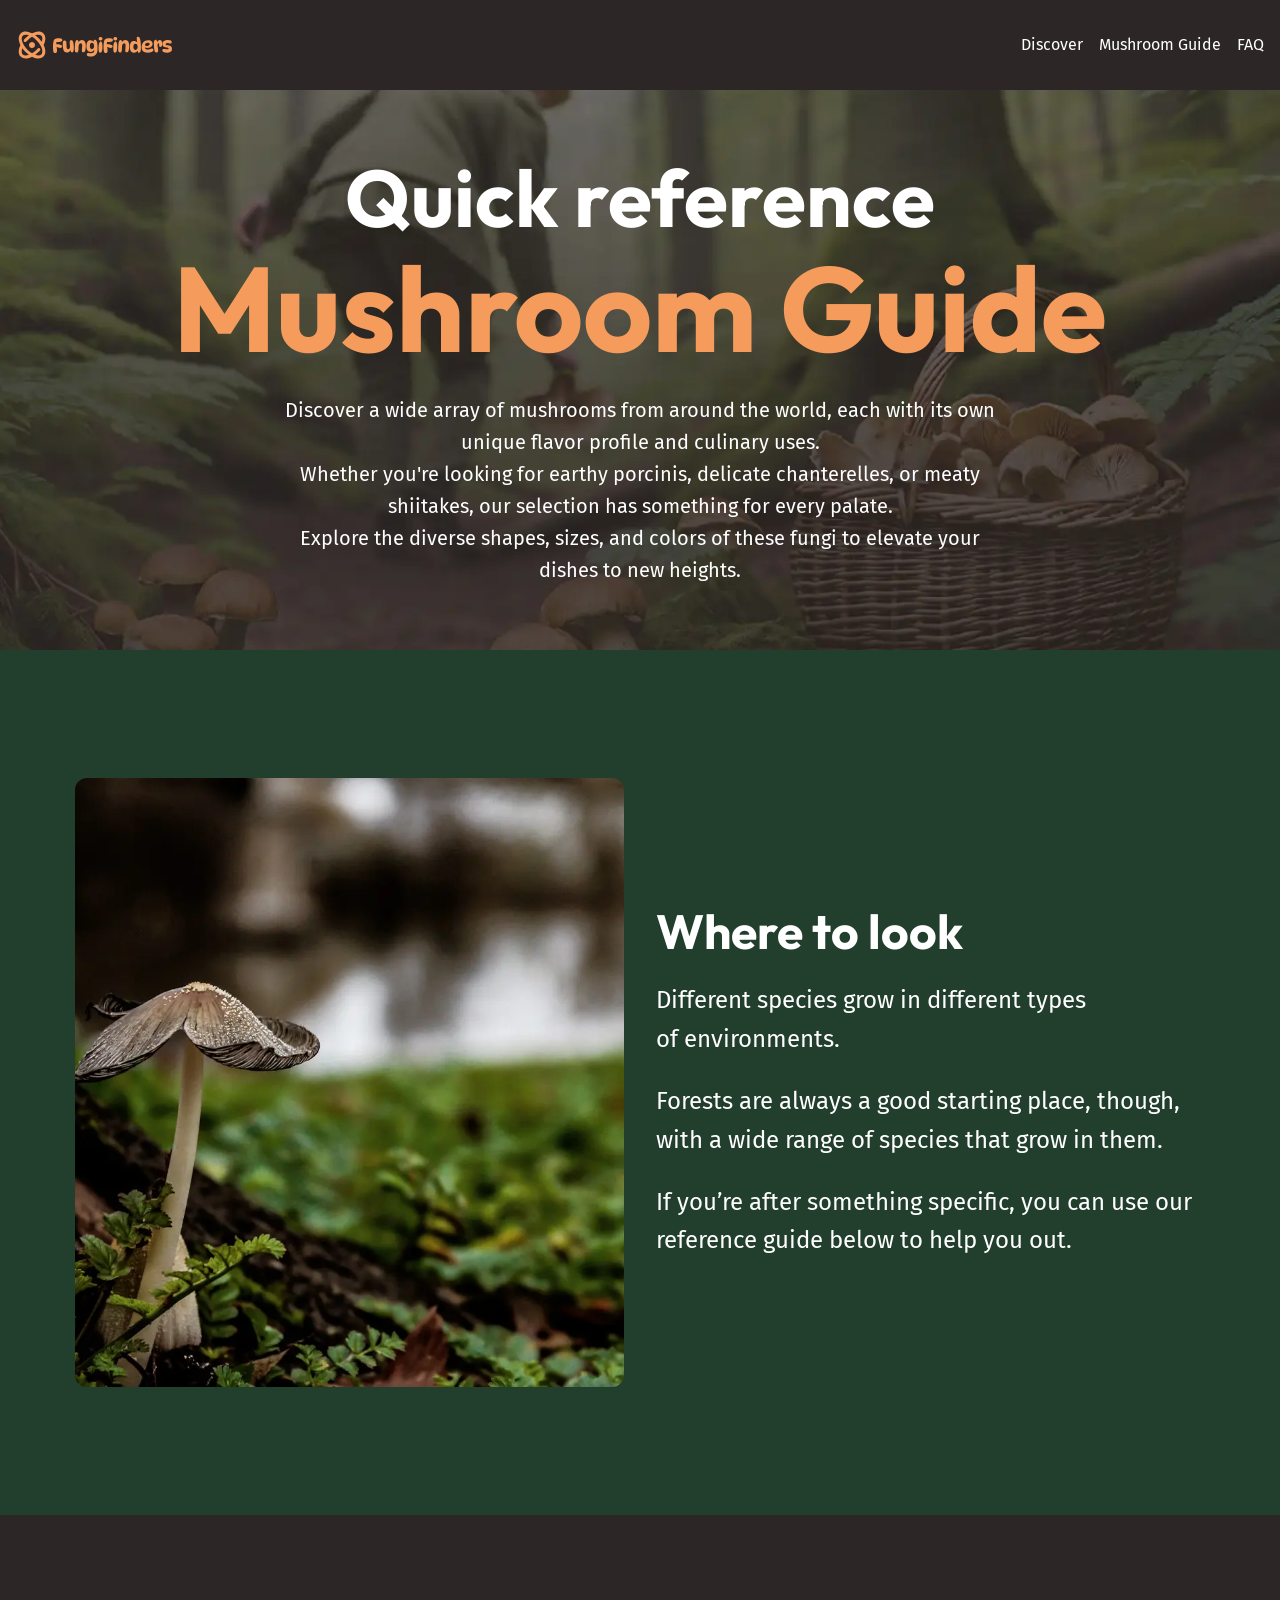
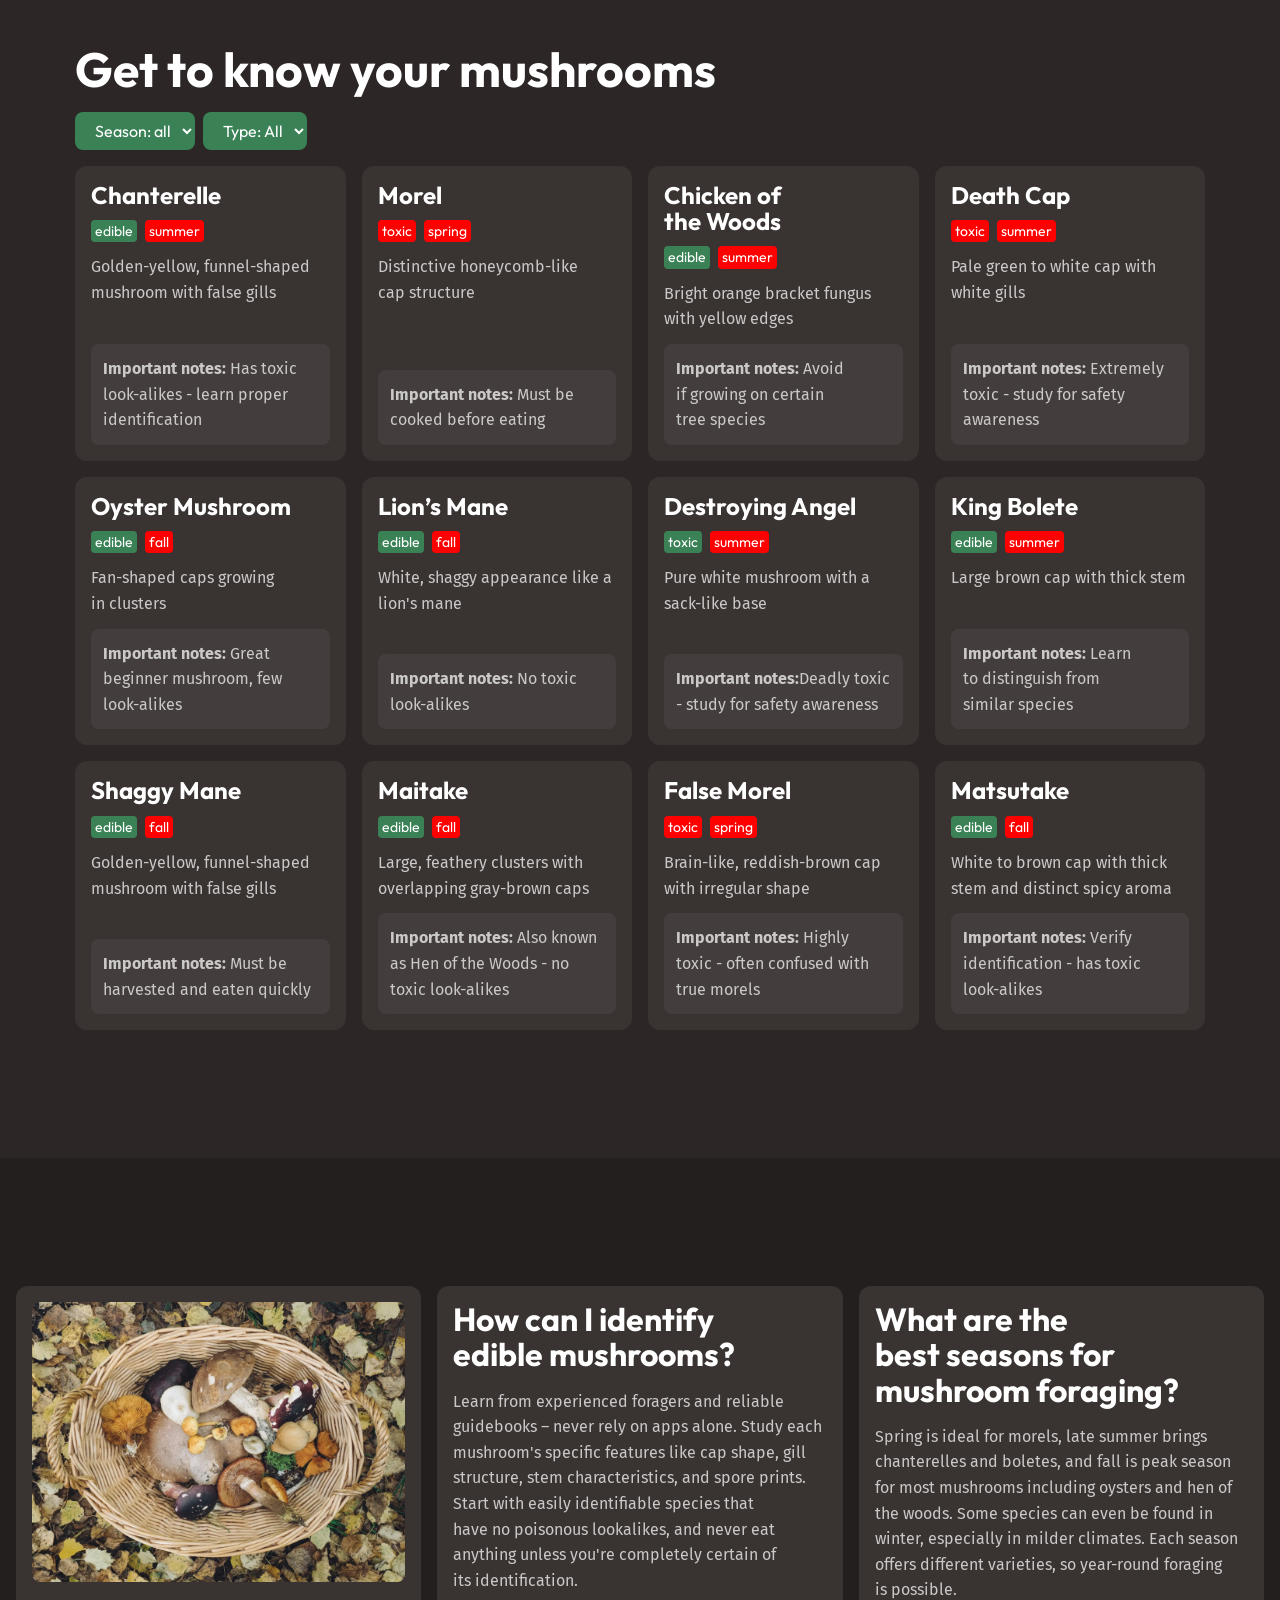
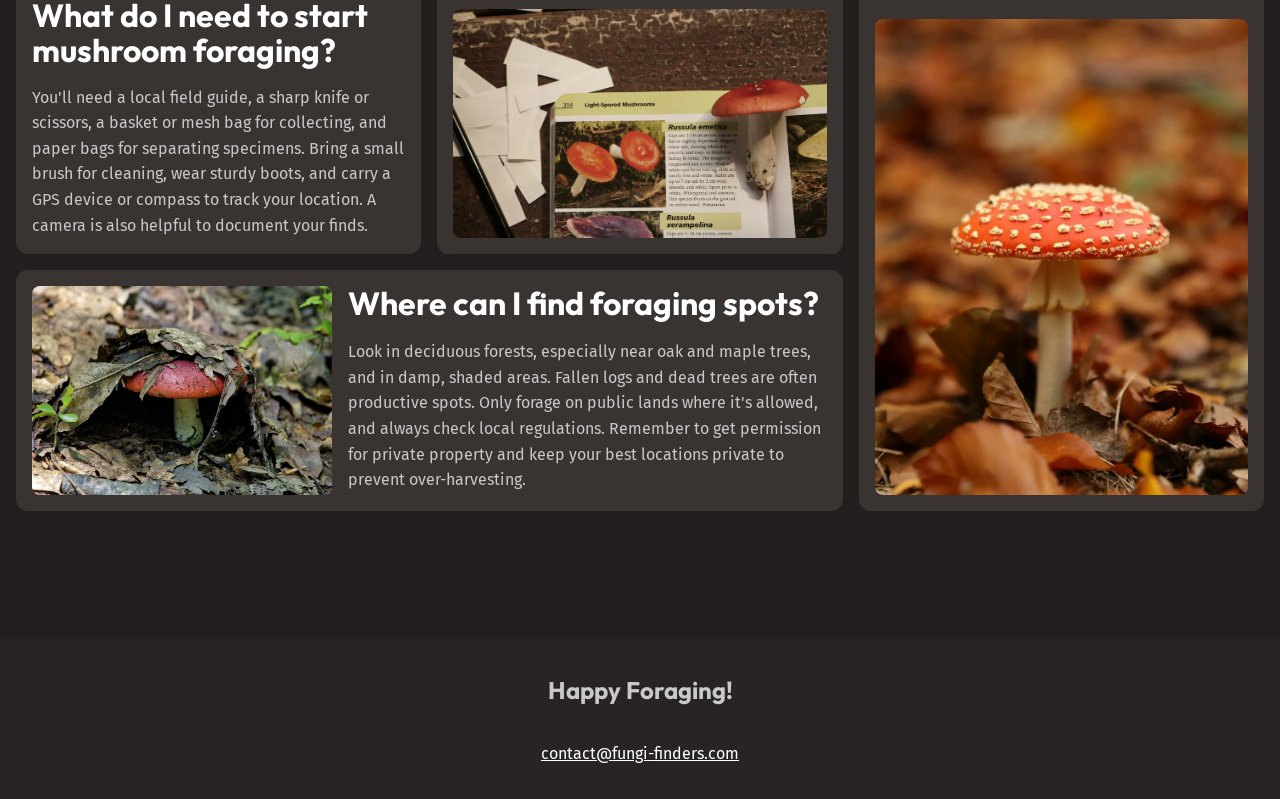
==== mushroom-guide.html @ 70bb2ae5 "As  for Jan3." ====
<!DOCTYPE html>
<html lang="en">
  <head>
    <meta charset="UTF-8" />
    <meta name="viewport" content="width=device-width, initial-scale=1.0" />
    <link rel="preconnect" href="https://fonts.googleapis.com" />
    <link rel="preconnect" href="https://fonts.gstatic.com" crossorigin />
    <link
      href="https://fonts.googleapis.com/css2?family=Fira+Sans:wght@400;700&family=Outfit:wght@100..900&display=swap"
      rel="stylesheet"
    />
    <title>Fungi Finders</title>
    <script src="main.js" defer></script>
    <link rel="stylesheet" href="./style.css" />
  </head>
  <body>
    <a class="skip-to-main" href="#main">Skip to main content</a>
    <header class="site-header">
      <div class="wrapper" data-width="wide">
        <div class="site-header__inner">
          <img src="/assets/fungi-finders.svg" alt="Fungi Finders" />
          <button aria-controls="primary-nav" aria-expanded="false">
            <span class="visually-hidden">menu</span>
            <img src="/assets/hamburger.svg" alt="" />
          </button>
          <nav id="primary-nav" class="primary-navigation">
            <ul>
              <li><a href="/">Discover</a></li>
              <li><a href="#">Mushroom Guide</a></li>
              <li><a href="#">FAQ</a></li>
            </ul>
          </nav>
        </div>
      </div>
    </header>
    <!-- text-center text-high-contrast font-size-md -->
    <main id="main">
      <section class="hero flow section" data-padding="compact">
        <div class="wrapper">
          <h1 class="hero__title">
            Quick reference
            <span>Mushroom Guide </span>
          </h1>
        </div>
        <div class="wrapper" data-width="narrow">
          <p>
            Discover a wide array of mushrooms from around the world, each with
            its own unique flavor profile and culinary uses.
          </p>
          <p>
            Whether you're looking for earthy porcinis, delicate chanterelles,
            or meaty shiitakes, our selection has something for every palate.
          </p>
          <p>
            Explore the diverse shapes, sizes, and colors of these fungi to
            elevate your dishes to new heights.
          </p>
        </div>
      </section>
    </main>

    <!-- where to look -->
    <section class="background-accent section">
      <div class="wrapper">
        <div class="equal-columns" data-alignment="centered" data-gap="large">
          <div><img src="assets/where-to-look.webp" alt="" /></div>
          <div class="flow font-size-lg text-high-contrast">
            <h2 class="section-title">Where to look</h2>
            <p>Different species grow in different types of environments.</p>
            <p>
              Forests are always a good starting place, though, with a wide
              range of species that grow in them.
            </p>
            <p>
              If you’re after something specific, you can use our reference
              guide below to help you out.
            </p>
          </div>
        </div>
      </div>
    </section>

    <section class="mushroom-guide section">
      <div class="wrapper flow">
        <h2 class="section-title">Get to know your mushrooms</h2>
        <div class="flex-group">
          <select name="season" id="season">
            <option value="all" selected>Season: all</option>
            <option value="spring">Spring</option>
            <option value="summer">Summer</option>
            <option value="fall">Fall</option>
          </select>
          <select name="edible" id="edible">
            <option value="all">Type: All</option>
            <option value="edible">Edible</option>
            <option value="toxic">Toxic</option>
          </select>
        </div>

        <!-- grid of mushrooms -->
        <div class="grid-auto-fit">
          <!-- 12 cards here -->
          <div class="card">
            <h3 class="card__title">Chanterelle</h3>
            <ul
              class="tag-list"
              role="list"
              aria-label="Mushroom characteristics"
            >
              <li data-edible="edible">
                <span class="visually-hidden">This mushroom is</span>
                edible
              </li>
              <li data-season="summer">
                <span class="visually-hidden"
                  >You can harvest this mushroom in the</span
                >
                summer
              </li>
            </ul>

            <p>Golden-yellow, funnel-shaped mushroom with false gills</p>
            <p class="card__note">
              <strong>Important notes:</strong> Has toxic look-alikes - learn
              proper identification
            </p>
          </div>
          <div class="card">
            <h3 class="card__title">Morel</h3>
            <ul
              class="tag-list"
              role="list"
              aria-label="Mushroom characteristics"
            >
              <li data-edible="toxic">
                <span class="visually-hidden">This mushroom is</span>
                toxic
              </li>
              <li data-season="spring">
                <span class="visually-hidden"
                  >You can harvest this mushroom in the</span
                >
                spring
              </li>
            </ul>

            <p>Distinctive honeycomb-like cap structure</p>
            <p class="card__note">
              <strong>Important notes:</strong> Must be cooked before eating
            </p>
          </div>

          <div class="card">
            <h3 class="card__title">Chicken of the Woods</h3>
            <ul
              class="tag-list"
              role="list"
              aria-label="Mushroom characteristics"
            >
              <li data-edible="edible">
                <span class="visually-hidden">This mushroom is</span>
                edible
              </li>
              <li data-season="summer">
                <span class="visually-hidden"
                  >You can harvest this mushroom in the</span
                >
                summer
              </li>
            </ul>

            <p>Bright orange bracket fungus with yellow edges</p>
            <p class="card__note">
              <strong>Important notes:</strong> Avoid if growing on certain tree
              species
            </p>
          </div>

          <div class="card">
            <h3 class="card__title">Death Cap</h3>
            <ul
              class="tag-list"
              role="list"
              aria-label="Mushroom characteristics"
            >
              <li data-edible="toxic">
                <span class="visually-hidden">This mushroom is</span>
                toxic
              </li>
              <li data-season="summer">
                <span class="visually-hidden"
                  >You can harvest this mushroom in the</span
                >
                summer
              </li>
            </ul>

            <p>Pale green to white cap with white gills</p>
            <p class="card__note">
              <strong>Important notes:</strong> Extremely toxic - study for
              safety awareness
            </p>
          </div>
          <div class="card">
            <h3 class="card__title">Oyster Mushroom</h3>
            <ul
              class="tag-list"
              role="list"
              aria-label="Mushroom characteristics"
            >
              <li data-edible="edible">
                <span class="visually-hidden">This mushroom is</span>
                edible
              </li>
              <li data-season="fall">
                <span class="visually-hidden"
                  >You can harvest this mushroom in the</span
                >
                fall
              </li>
            </ul>

            <p>Fan-shaped caps growing in clusters</p>
            <p class="card__note">
              <strong>Important notes:</strong> Great beginner mushroom, few
              look-alikes
            </p>
          </div>
          <div class="card">
            <h3 class="card__title">Lion’s Mane</h3>
            <ul
              class="tag-list"
              role="list"
              aria-label="Mushroom characteristics"
            >
              <li data-edible="edible">
                <span class="visually-hidden">This mushroom is</span>
                edible
              </li>
              <li data-season="fall">
                <span class="visually-hidden"
                  >You can harvest this mushroom in the</span
                >
                fall
              </li>
            </ul>

            <p>White, shaggy appearance like a lion's mane</p>
            <p class="card__note">
              <strong>Important notes:</strong> No toxic look-alikes
            </p>
          </div>
          <div class="card">
            <h3 class="card__title">Destroying Angel</h3>
            <ul
              class="tag-list"
              role="list"
              aria-label="Mushroom characteristics"
            >
              <li data-edible="edible">
                <span class="visually-hidden">This mushroom is</span>
                toxic
              </li>
              <li data-season="summer">
                <span class="visually-hidden"
                  >You can harvest this mushroom in the</span
                >
                summer
              </li>
            </ul>

            <p>Pure white mushroom with a sack-like base</p>
            <p class="card__note">
              <strong>Important notes:</strong>Deadly toxic - study for safety
              awareness
            </p>
          </div>
          <div class="card">
            <h3 class="card__title">King Bolete</h3>
            <ul
              class="tag-list"
              role="list"
              aria-label="Mushroom characteristics"
            >
              <li data-edible="edible">
                <span class="visually-hidden">This mushroom is</span>
                edible
              </li>
              <li data-season="summer">
                <span class="visually-hidden"
                  >You can harvest this mushroom in the</span
                >
                summer
              </li>
            </ul>

            <p>Large brown cap with thick stem</p>
            <p class="card__note">
              <strong>Important notes:</strong> Learn to distinguish from
              similar species
            </p>
          </div>
          <div class="card">
            <h3 class="card__title">Shaggy Mane</h3>
            <ul
              class="tag-list"
              role="list"
              aria-label="Mushroom characteristics"
            >
              <li data-edible="edible">
                <span class="visually-hidden">This mushroom is</span>
                edible
              </li>
              <li data-season="fall">
                <span class="visually-hidden"
                  >You can harvest this mushroom in the</span
                >
                fall
              </li>
            </ul>

            <p>Golden-yellow, funnel-shaped mushroom with false gills</p>
            <p class="card__note">
              <strong>Important notes:</strong> Must be harvested and eaten
              quickly
            </p>
          </div>
          <div class="card">
            <h3 class="card__title">Maitake</h3>
            <ul
              class="tag-list"
              role="list"
              aria-label="Mushroom characteristics"
            >
              <li data-edible="edible">
                <span class="visually-hidden">This mushroom is</span>
                edible
              </li>
              <li data-season="fall">
                <span class="visually-hidden"
                  >You can harvest this mushroom in the</span
                >
                fall
              </li>
            </ul>

            <p>Large, feathery clusters with overlapping gray-brown caps</p>
            <p class="card__note">
              <strong>Important notes:</strong> Also known as Hen of the Woods -
              no toxic look-alikes
            </p>
          </div>
          <div class="card">
            <h3 class="card__title">False Morel</h3>
            <ul
              class="tag-list"
              role="list"
              aria-label="Mushroom characteristics"
            >
              <li data-edible="toxic">
                <span class="visually-hidden">This mushroom is</span>
                toxic
              </li>
              <li data-season="spring">
                <span class="visually-hidden"
                  >You can harvest this mushroom in the</span
                >
                spring
              </li>
            </ul>

            <p>Brain-like, reddish-brown cap with irregular shape</p>
            <p class="card__note">
              <strong>Important notes:</strong> Highly toxic - often confused
              with true morels
            </p>
          </div>
          <div class="card">
            <h3 class="card__title">Matsutake</h3>
            <ul
              class="tag-list"
              role="list"
              aria-label="Mushroom characteristics"
            >
              <li data-edible="edible">
                <span class="visually-hidden">This mushroom is</span>
                edible
              </li>
              <li data-season="fall">
                <span class="visually-hidden"
                  >You can harvest this mushroom in the</span
                >
                fall
              </li>
            </ul>

            <p>White to brown cap with thick stem and distinct spicy aroma</p>
            <p class="card__note">
              <strong>Important notes:</strong> Verify identification - has
              toxic look-alikes
            </p>
          </div>
        </div>
      </div>
    </section>

    <!-- FAQ -->
    <section class="background-extra-dark section">
      <div class="wrapper" data-width="wide">
        <div class="faq-bento-grid">
          <div class="card">
            <img
              src="/assets/start-foraging.webp"
              alt="a basket full of a viarity of wild mushrooms"
            />
            <h3 class="card__title">
              What do I need to start mushroom foraging?
            </h3>
            <p>
              You'll need a local field guide, a sharp knife or scissors, a
              basket or mesh bag for collecting, and paper bags for separating
              specimens. Bring a small brush for cleaning, wear sturdy boots,
              and carry a GPS device or compass to track your location. A camera
              is also helpful to document your finds.
            </p>
          </div>

          <div class="card">
            <img
              src="/assets/identify-mushrooms.webp"
              alt="A wild mushroom on top of a page in a mushroom identification book, giving detailed information about that mushroom"
            />
            <h3 class="card__title">How can I identify edible mushrooms?</h3>
            <p>
              Learn from experienced foragers and reliable guidebooks – never
              rely on apps alone. Study each mushroom's specific features like
              cap shape, gill structure, stem characteristics, and spore prints.
              Start with easily identifiable species that have no poisonous
              lookalikes, and never eat anything unless you're completely
              certain of its identification.
            </p>
          </div>

          <div class="card">
            <img
              src="/assets/where-to-find.webp"
              alt="A mushroom under a pile of leaves, with only one side of it visible"
            />
            <h3 class="card__title">Where can I find foraging spots?</h3>
            <p>
              Look in deciduous forests, especially near oak and maple trees,
              and in damp, shaded areas. Fallen logs and dead trees are often
              productive spots. Only forage on public lands where it's allowed,
              and always check local regulations. Remember to get permission for
              private property and keep your best locations private to prevent
              over-harvesting.
            </p>
          </div>

          <div class="card">
            <img
              src="/assets/best-seasons.webp"
              alt="A white stemmed mushroom, with a bright orange cap with white spots"
            />
            <h3 class="card__title">
              What are the best seasons for mushroom foraging?
            </h3>
            <p>
              Spring is ideal for morels, late summer brings chanterelles and
              boletes, and fall is peak season for most mushrooms including
              oysters and hen of the woods. Some species can even be found in
              winter, especially in milder climates. Each season offers
              different varieties, so year-round foraging is possible.
            </p>
          </div>
        </div>
      </div>
    </section>

    <footer class="site-footer">
      <p class="site-footer__title">Happy Foraging!</p>
      <a href="mailto:contact@fungifinders.com">contact@fungi-finders.com</a>
    </footer>
  </body>
</html>
---- style.css ----
@layer reset {
  *,
  *::before,
  *::after {
    box-sizing: border-box;
  }

  /* https://kilianvalkhof.com/2022/css-html/your-css-reset-needs-text-size-adjust-probably/ */
  html {
    -moz-text-size-adjust: none;
    -webkit-text-size-adjust: none;
    text-size-adjust: none;
  }

  body,
  h1,
  h2,
  h3,
  h4,
  p,
  figure,
  blockquote,
  dl,
  dd {
    margin: 0;
  }

  /* https://www.scottohara.me/blog/2019/01/12/lists-and-safari.html */
  [role="list"] {
    list-style: none;
    margin: 0;
    padding: 0;
  }

  body {
    min-block-size: 100vh;
    line-height: 1.6;
  }

  h1,
  h2,
  h3,
  button,
  input,
  label {
    line-height: 1.1;
  }

  h1,
  h2,
  h3,
  h4 {
    text-wrap: balance;
  }

  p,
  li {
    text-wrap: pretty;
  }

  img,
  picture {
    max-inline-size: 100%;
    display: block;
  }

  input,
  button,
  textarea,
  select {
    font: inherit;
  }
}

@layer base {
  :root {
    --clr-white: hsl(0, 0%, 100%);
    --clr-gray-100: hsl(0, 2%, 79%);
    --clr-brand-400: hsl(25, 88%, 75%);
    --clr-brand-500: hsl(25, 88%, 66%);
    --clr-green-400: hsl(143, 19%, 49%);
    --clr-green-500: hsl(143, 38%, 37%);
    --clr-green-600: hsl(145, 29%, 19%);
    --clr-brown-500: hsl(10, 5%, 25%);
    --clr-brown-600: hsl(9, 7%, 21%);
    --clr-brown-700: hsl(9, 8%, 16%);
    --clr-brown-800: hsl(0, 6%, 15%);
    --clr-brown-900: hsl(0, 6%, 13%);

    --clr-orange-500: hsl(28, 43%, 28%);
    --clr-red-500: hsl(359, 34%, 24%);
    --clr-teal-500: hsl(186, 42%, 25%);

    --ff-heading: "Outfit", sans-serif;
    --ff-body: "Fira Sans", sans-serif;

    --fs-300: 0.875rem;
    --fs-400: 1rem;
    --fs-500: 1.125rem;
    --fs-600: 1.25rem;
    --fs-700: 1.5rem;
    --fs-800: 2rem;
    --fs-900: 3.75rem;
    --fs-1000: 3.75rem;

    @media (width > 760px) {
      --fs-300: 0.875rem;
      --fs-400: 1rem;
      --fs-500: 1.25rem;
      --fs-600: 1.5rem;
      --fs-700: 2rem;
      --fs-800: 3rem;
      --fs-900: 5rem;
      --fs-1000: 7.5rem;
    }
  }
  /* in another selector for syntax highlighting reasons only */
  :root {
    --text-main: var(--clr-gray-100);
    --text-high-contrast: var(--clr-white);
    --text-brand: var(--clr-brand-500);
    --text-brand-light: var(--clr-brand-400);

    --background-accent-light: var(--clr-green-400);
    --background-accent-main: var(--clr-green-500);
    --background-accent-dark: var(--clr-green-600);

    --background-extra-light: var(--clr-brown-500);
    --background-light: var(--clr-brown-600);
    --background-main: var(--clr-brown-700);
    --background-dark: var(--clr-brown-800);
    --background-extra-dark: var(--clr-brown-900);

    --font-size-heading-sm: var(--fs-700);
    --font-size-heading-regular: var(--fs-800);
    --font-size-heading-lg: var(--fs-900);
    --font-size-heading-xl: var(--fs-1000);

    --font-size-sm: var(--fs-300);
    --font-size-regular: var(--fs-400);
    --font-size-md: var(--fs-500);
    --font-size-lg: var(--fs-600);

    --border-radius-1: 0.25rem;
    --border-radius-2: 0.5rem;
    --border-radius-3: 0.75rem;
  }
  body {
    font-family: var(--ff-body);
    font-size: var(--font-size-regular);
    color: var(--text-main);
    background-color: var(--background-main);
  }

  h1,
  h2,
  h3,
  h4 {
    font-family: var(--ff-heading);
    font-weight: 700;
    color: var(--text-high-contrast);
  }

  a {
    color: var(--text-high-contrast);
  }

  a:hover,
  a:focus-visible {
    color: var(--text-brand-light);
  }

  img {
    border-radius: var(--border-radius-3);
  }
}

@layer layout {
  .flex-group {
    display: flex;
    flex-wrap: wrap;
    gap: 0.5rem;
  }

  .flow > * + * {
    margin-top: var(--flowspacer, 1em);
  }

  .grid-flow {
    display: grid;
    gap: var(--grid-flow-gap, 1rem);
  }

  .grid-auto-fit {
    --auto-fit-min-col-size: 250px;
    display: grid;
    gap: 1rem;
    grid-template-columns: repeat(
      auto-fit,
      minmax(min(var(--auto-fit-min-col-size), 100%), 1fr)
    );
  }

  .equal-columns {
    display: grid;
    gap: var(--equal-columns-gap, 1rem);
    align-items: var(--equal-columns-vertical-alignment, stretch);

    @media (width >760px) {
      grid-auto-flow: column;
      grid-auto-columns: 1fr;
    }

    &[data-gap="large"] {
      --equal-columns-gap: 2rem;
    }

    &[data-alignment="centered"] {
      --equal-columns-vertical-alignment: center;
    }
  }

  .section {
    --padding: 3.75rem;
    padding-block: var(--padding);

    @media (width>760px) {
      --padding: 8rem;

      &[data-padding="compact"] {
        --padding: 4rem;
      }
    }
  }

  .wrapper {
    --wrapper-max-width: 1130px;

    max-width: var(--wrapper-max-width);
    margin-inline: auto;
    /* 1rem = 16px */
    padding-inline: 1rem;
    box-sizing: content-box;

    &[data-width="narrow"] {
      --wrapper-max-width: 720px;
    }

    &[data-width="wide"] {
      --wrapper-max-width: 1330px;
    }
  }
}

@layer components {
  .skip-to-main:not(:focus) {
    clip: rect(0 0 0 0);
    clip-path: inset(50%);
    height: 1px;
    overflow: hidden;
    position: absolute;
    white-space: nowrap;
    width: 1px;
  }

  .skip-to-main {
    position: absolute;
    background: var(--background-accent-main);
    padding: 1rem;
    border-radius: var(--border-radius-2);
  }

  .site-header {
    padding-block: 1rem;
  }

  .site-header__inner {
    display: flex;
    /* 0.5 top and bottom and 1 left and right */
    gap: 0.5rem 1rem;
    justify-content: space-between;
    flex-wrap: wrap;
  }

  [aria-controls="primary-nav"] {
    z-index: 100;
    cursor: pointer;
    background: transparent;
    border: 0;

    img {
      border-radius: 0;
    }
  }

  [aria-controls="primary-nav"] {
    display: none;
  }

  .primary-navigation {
    ul {
      list-style: none;
      display: flex;
      gap: 0.5rem 1rem;
      flex-wrap: wrap;
    }

    a {
      text-decoration: none;
    }

    @media (width<760px) {
      display: none;
      position: absolute;
      z-index: 10;
      top: 0;
      right: 0;
      font-size: var(--font-size-lg);
      font-family: var(--ff-heading);
      background-color: var(--background-accent-main);
      border-radius: 0 0 0 var(--border-radius-3);
      padding: 2rem;
      ul {
        gap: 0;
        flex-direction: column;
      }

      li + li {
        margin-block-start: 1.5rem;
        padding-block-start: 1.5rem;
        border-top: 2px solid var(--background-accent-light);
      }
    }
  }

  .hero {
    text-align: center;
    font-size: var(--font-size-md);
    color: var(--text-high-contrast);
    background-image: url(/assets/hero.webp);
    background-size: cover;
    background-position: center;
  }

  .hero__title {
    font-size: var(--font-size-heading-lg);

    span {
      font-size: var(--font-size-heading-xl);
      color: var(--text-brand);
      display: block;
    }
  }

  .mushroom-guide {
    --card-title-color: var(--text-high-contrast);
    --card-title-font-size: var(--font-size-lg);

    --card-gap: 0.75rem;
  }

  .faq-bento-grid {
    --card-title-color: var(--text-high-contrast);

    display: grid;
    gap: 1rem;
    grid-template-areas:
      "card-one"
      "card-two"
      "card-three"
      "card-four";

    .card:nth-child(1) {
      grid-area: card-one;
    }
    .card:nth-child(2) {
      grid-area: card-two;
    }
    .card:nth-child(3) {
      grid-area: card-three;
    }
    .card:nth-child(4) {
      grid-area: card-four;
    }

    .card > img {
      height: 100%;
      object-fit: cover;
    }

    @media (width > 600px) {
      grid-template-columns: 1fr 1fr;
      grid-template-areas:
        "card-one card-two"
        "card-three card-four";

      .card:nth-child(even) img {
        order: 3;
      }
    }

    @media (width > 900px) {
      grid-template-columns: 1fr 1fr 1fr;

      grid-template-areas:
        "card-one card-two card-four"
        "card-three card-three card-four";

      .card:nth-child(3) {
        display: grid;
        grid-template-columns: 300px 1fr;

        img {
          grid-column: 1;
          grid-row: 1 / 3;
        }
      }
    }
  }

  .card {
    display: flex;
    flex-direction: column;
    gap: var(--card-gap, 1rem);
    padding: 1rem;
    background-color: var(--background-light);
    border-radius: var(--border-radius-3);

    img {
      border-radius: var(--border-radius-2);
    }
  }

  .card__title {
    font-size: var(--card-title-font-size, var(--font-size-heading-sm));
    color: var(--card-title-color, var(--text-brand));
  }

  .card__note {
    margin-block-start: auto;
    margin-top: auto;
    background-color: var(--background-extra-light);
    padding: 0.75rem;
    border-radius: var(--border-radius-2);
  }

  .tag-list {
    display: flex;
    gap: 0.5rem;
    flex-wrap: wrap;

    li {
      font-family: var(--ff-heading);
      font-size: var(--font-size-sm);
      color: var(--text-high-contrast);
      padding: 0rem 0.25rem;
      background-color: var(--tag-background, red);
      border-radius: var(--border-radius-1);
    }

    [data-edible="edible"] {
      --tag-background: var(--background-accent-main);
    }
    &[data-edible="toxic"] {
      --tag-background: var(--clr-red-500);
    }

    &[data-season="summer"] {
      --tag-background: var(--background-accent-main);
    }
    &[data-season="fall"] {
      --tag-background: var(--clr-orange-500);
    }
    &[data-season="spring"] {
      --tag-background: var(--clr-teal-500);
    }
  }

  .button {
    text-decoration: none;
    cursor: pointer;
    display: inline-flex;
    padding: 0.5rem 1rem;
    background-color: var(--background-accent-main);
    font-family: var(--ff-heading);
    font-weight: 700;
    font-size: var(--font-size-md);
    border-radius: var(--border-radius-2);
  }

  .button:hover,
  .button:focus-visible {
    color: var(--text-high-contrast);
    background-color: var(--background-accent-light);
  }

  @media (width<760px) {
    [aria-controls="primary-nav"] {
      display: block;
    }

    [aria-expanded="true"] + .primary-navigation {
      display: block;
    }
  }

  .site-footer {
    background-color: var(--background-dark);
    text-align: center;
    /* only top and bottom padding */
    padding-block: 2rem;
    display: grid;
    gap: 2rem;
  }

  .site-footer__title {
    font-size: var(--font-size-lg);
    font-family: var(--ff-heading);
    font-weight: 700;

    a {
      color: var(--text-main);
    }

    a:hover,
    a:focus-visible {
      color: var(--text-brand-light);
    }
  }

  select {
    font-family: var(--ff-heading);
    background-color: var(--background-accent-main);
    color: var(--text-high-contrast);
    padding: 0.5rem 0.5rem 0.5rem 1rem;
    border: 0;
    border-radius: var(--border-radius-2);
  }
}

@layer utilities {
  .text-center {
    text-align: center;
  }
  .text-brand {
    color: var(--text-brand);
  }
  .text-high-contrast {
    color: var(--text-high-contrast);
  }

  .section-title {
    font-size: var(--font-size-heading-regular);
  }

  .background-base {
    background-color: var(--background-base);
  }
  .background-light {
    background-color: var(--background-light);
  }
  .background-extra-light {
    background-color: var(--background-extra-light);
  }
  .background-dark {
    background-color: var(--background-dark);
  }
  .background-extra-dark {
    background-color: var(--background-extra-dark);
  }

  .background-accent {
    background-color: var(--background-accent-dark);
  }

  .font-size-sm {
    font-size: var(--font-size-sm);
  }
  .font-size-regular {
    font-size: var(--font-size-regular);
  }
  .font-size-md {
    font-size: var(--font-size-md);
  }
  .font-size-lg {
    font-size: var(--font-size-lg);
  }
  .visually-hidden {
    clip: rect(0 0 0 0);
    clip-path: inset(50%);
    height: 1px;
    overflow: hidden;
    position: absolute;
    white-space: nowrap;
    width: 1px;
  }
}
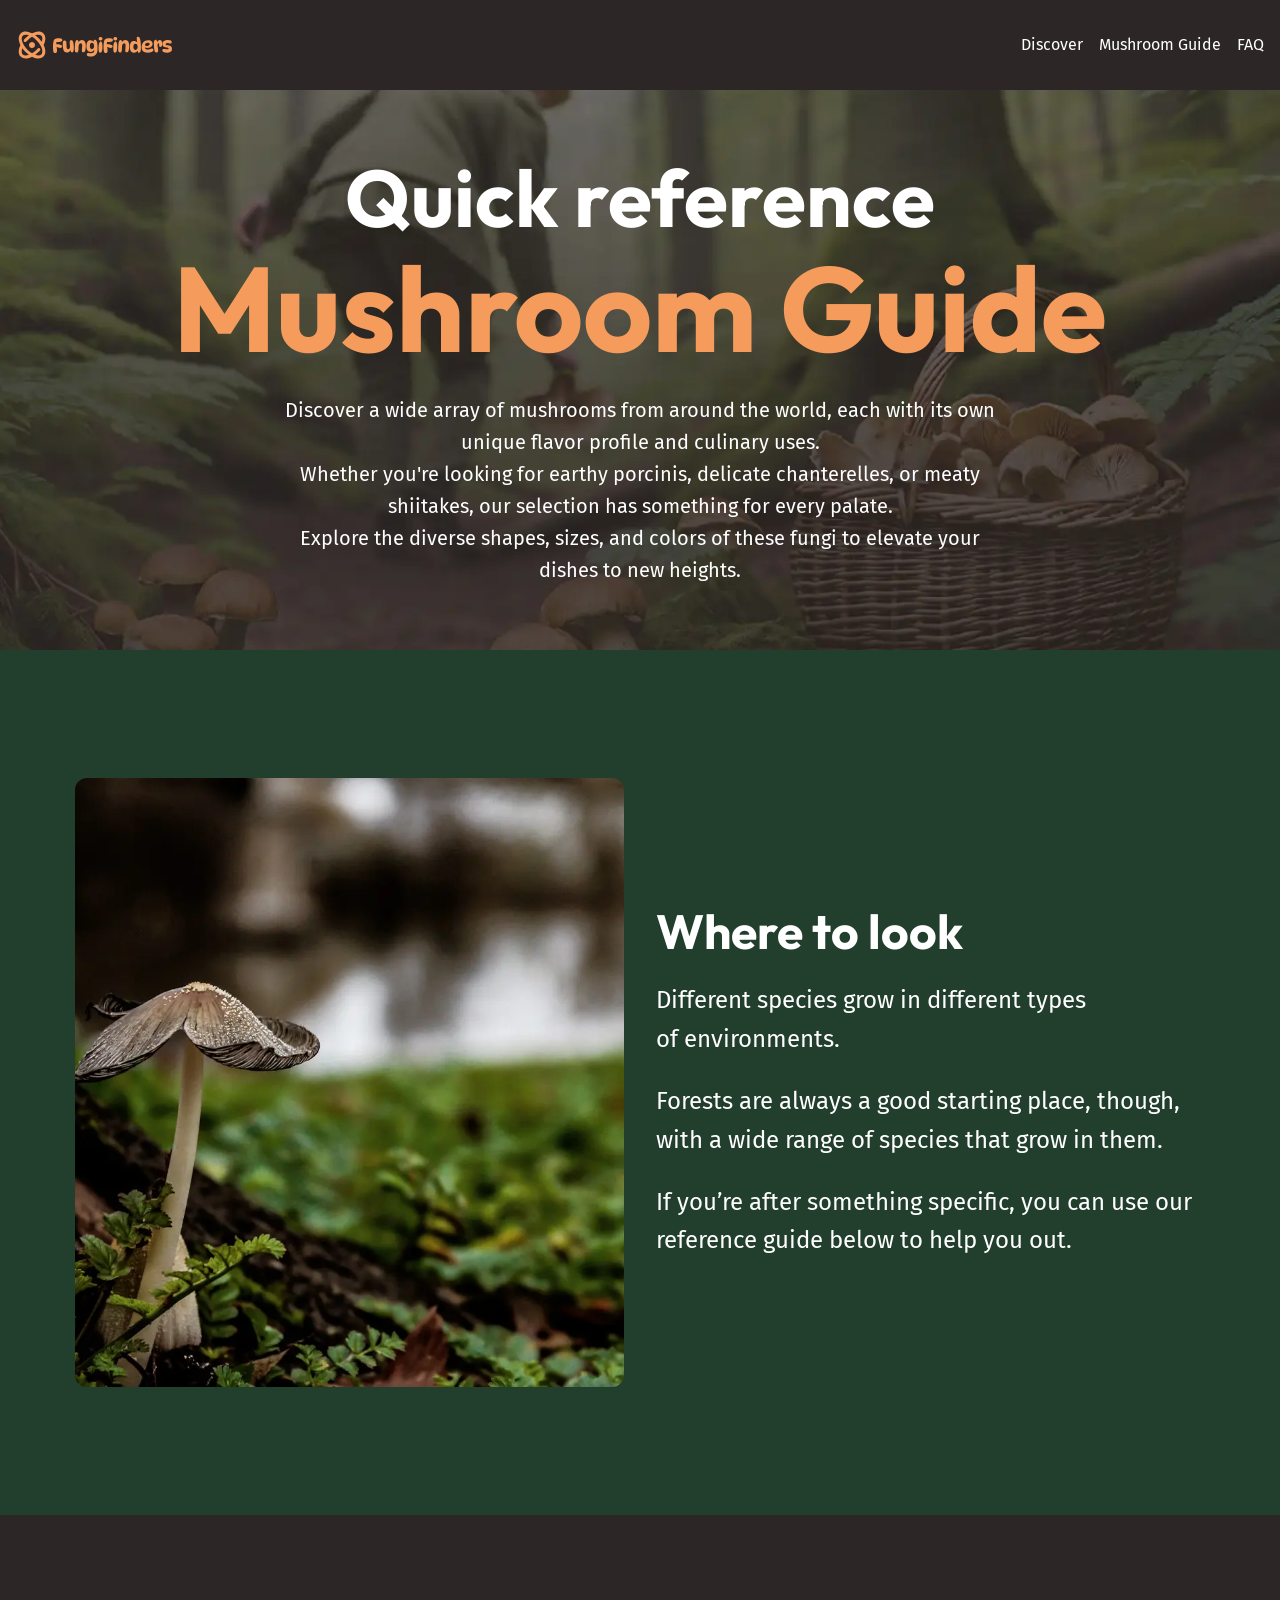
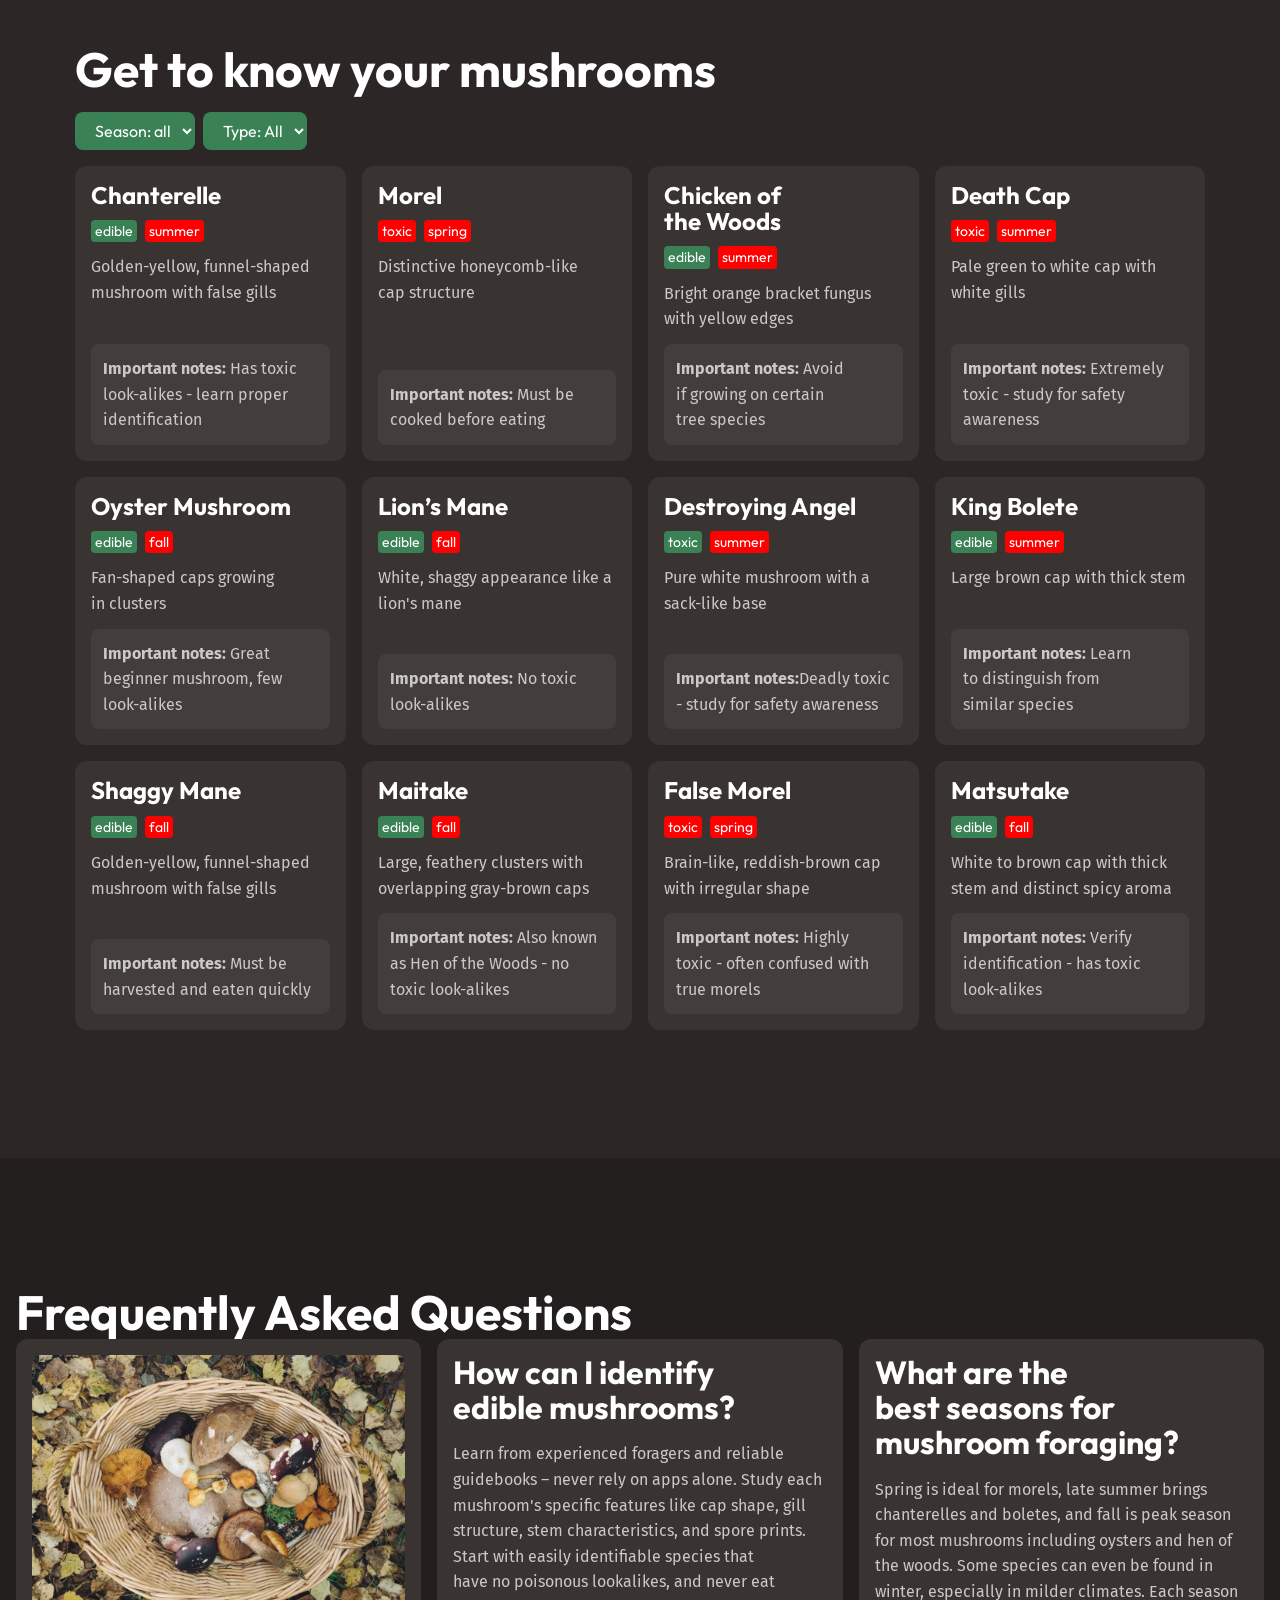
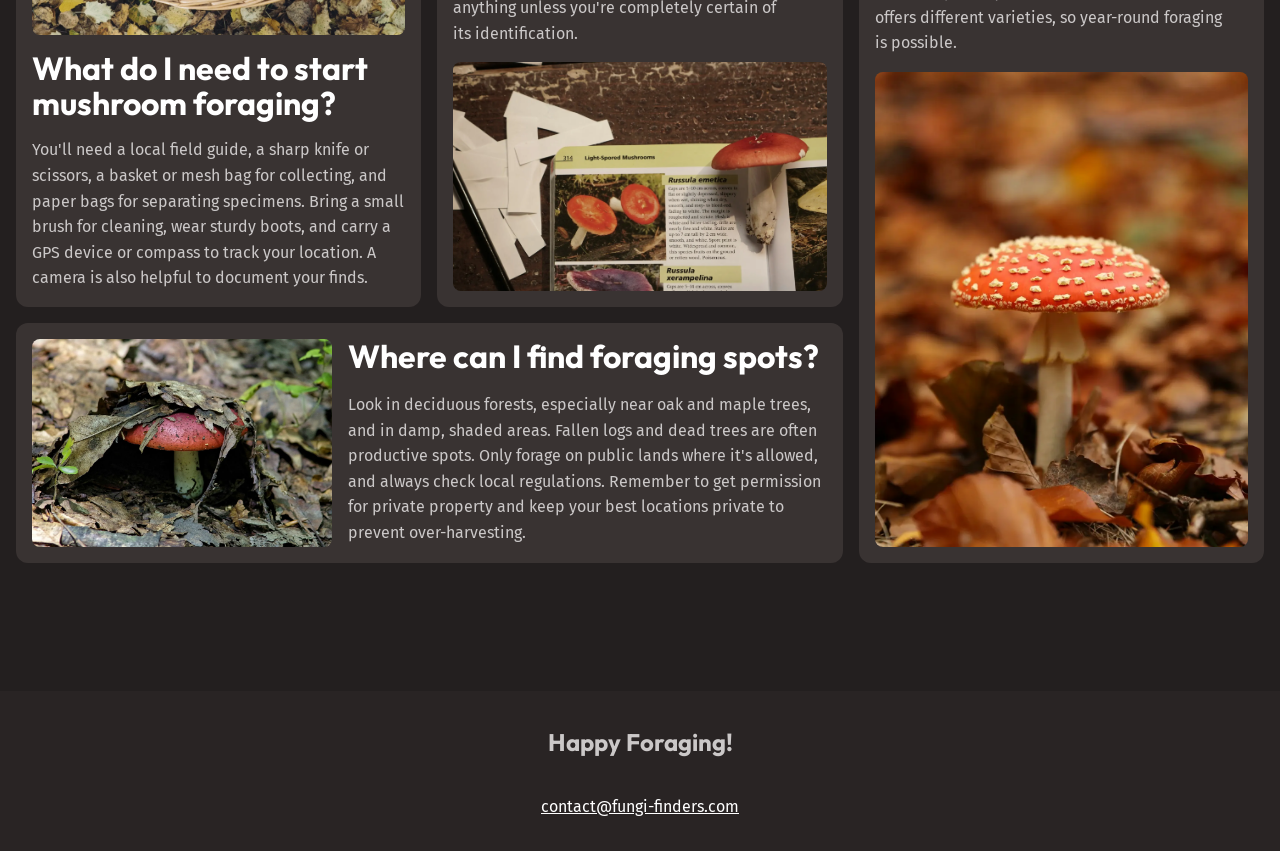
==== commit 00ee2a6c: "last" ====
--- a/mushroom-guide.html
+++ b/mushroom-guide.html
@@ -11,6 +11,8 @@
     />
     <title>Fungi Finders</title>
     <script src="main.js" defer></script>
+    <script src="mushroom-filter.js" defer></script>
+
     <link rel="stylesheet" href="./style.css" />
   </head>
   <body>
@@ -26,8 +28,8 @@
           <nav id="primary-nav" class="primary-navigation">
             <ul>
               <li><a href="/">Discover</a></li>
-              <li><a href="#">Mushroom Guide</a></li>
-              <li><a href="#">FAQ</a></li>
+              <li><a href="/mushroom-guide.html">Mushroom Guide</a></li>
+              <li><a href="/mushroom-guide.html#faq">FAQ</a></li>
             </ul>
           </nav>
         </div>
@@ -84,13 +86,13 @@
       <div class="wrapper flow">
         <h2 class="section-title">Get to know your mushrooms</h2>
         <div class="flex-group">
-          <select name="season" id="season">
+          <select name="season" id="season" hidden>
             <option value="all" selected>Season: all</option>
             <option value="spring">Spring</option>
             <option value="summer">Summer</option>
             <option value="fall">Fall</option>
           </select>
-          <select name="edible" id="edible">
+          <select name="edible" id="edible" hidden>
             <option value="all">Type: All</option>
             <option value="edible">Edible</option>
             <option value="toxic">Toxic</option>
@@ -401,12 +403,16 @@
             </p>
           </div>
         </div>
+        <div class="no-results-message" hidden>
+          No cards match these filters
+        </div>
       </div>
     </section>
 
     <!-- FAQ -->
     <section class="background-extra-dark section">
       <div class="wrapper" data-width="wide">
+        <h2 id="faq" class="section-title flow">Frequently Asked Questions</h2>
         <div class="faq-bento-grid">
           <div class="card">
             <img
--- a/style.css
+++ b/style.css
@@ -73,6 +73,22 @@
 }
 
 @layer base {
+  @view-transition {
+    navigation: auto;
+  }
+
+  @media (prefers-reduced-motion: no-preference) {
+    html {
+      scroll-behavior: smooth;
+    }
+  }
+
+  html {
+    font-family: var(--ff-body);
+    scroll-padding: 2rem;
+    line-height: 1.6;
+  }
+
   :root {
     --clr-white: hsl(0, 0%, 100%);
     --clr-gray-100: hsl(0, 2%, 79%);
@@ -378,6 +394,12 @@
     }
     .card:nth-child(3) {
       grid-area: card-three;
+
+      /* @media (width>900px) {
+        display: grid;
+        gap: 1rem;
+        grid-template-columns: 1fr 1fr;
+      } */
     }
     .card:nth-child(4) {
       grid-area: card-four;
@@ -499,8 +521,24 @@
       display: block;
     }
 
-    [aria-expanded="true"] + .primary-navigation {
+    [aria-expanded="true"] ~ .primary-navigation {
       display: block;
+      opacity: 1;
+
+      @starting-style {
+        display: block;
+        opacity: 0;
+      }
+
+      li {
+        translate: 0;
+        opacity: 1;
+
+        @starting-style {
+          translate: 100%;
+          opacity: 0;
+        }
+      }
     }
   }
 
@@ -539,6 +577,9 @@
 }
 
 @layer utilities {
+  [hidden] {
+    display: none;
+  }
   .text-center {
     text-align: center;
   }
